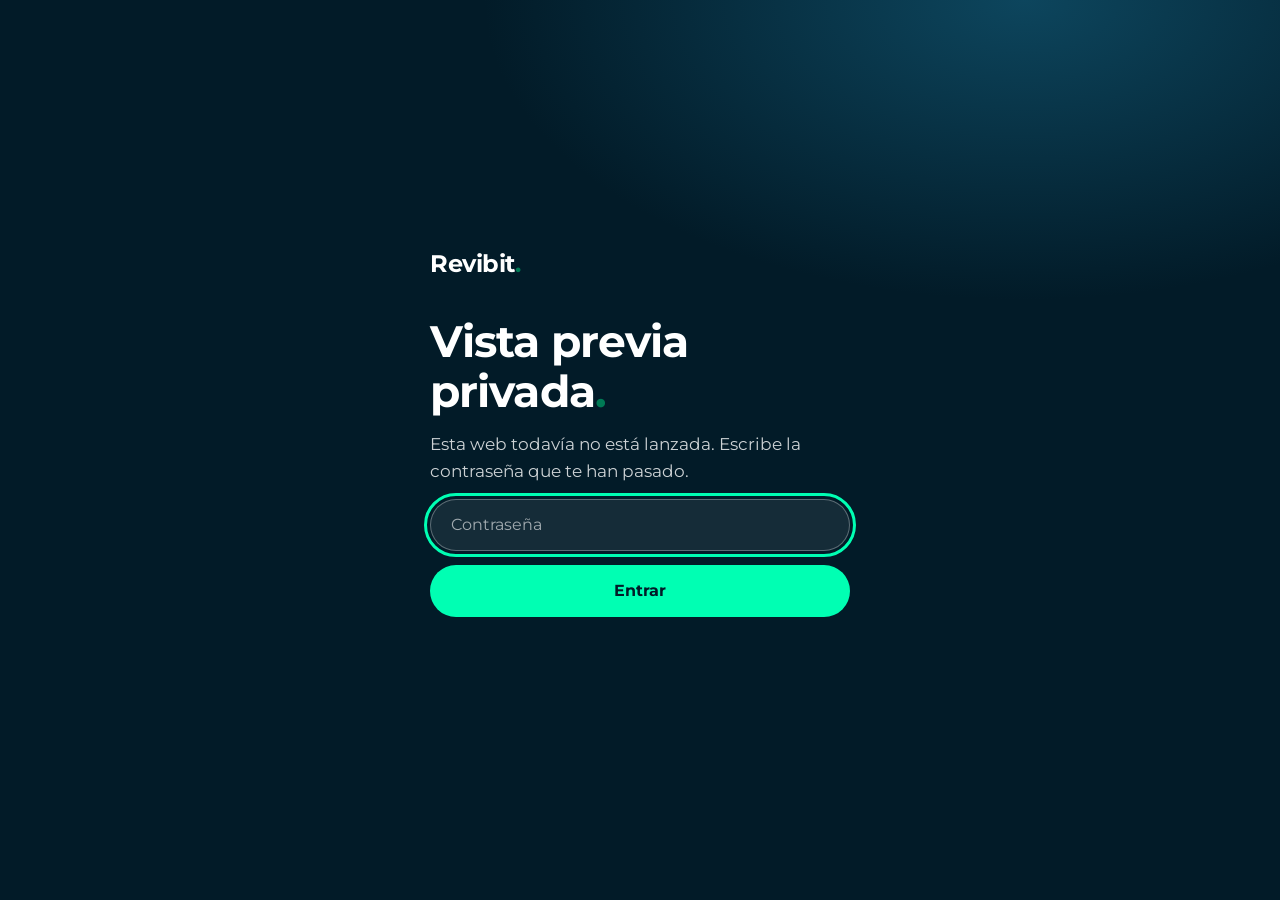
==== aviso-legal.html @ f68841f9 "Landing de Revibit (vista previa con contraseña) Web pública de Revibit, independiente de la app dem" ====
<!doctype html>
<html lang="es">
<head>
  <meta charset="utf-8">
  <meta name="viewport" content="width=device-width, initial-scale=1">
  <title>Aviso legal · Revibit</title>
  <meta name="robots" content="noindex">
  <link rel="icon" type="image/png" href="img/favicon.png">
  <link rel="stylesheet" href="styles.css">
  <script src="gate.js"></script>
</head>
<body>
  <header class="topbar"><div class="wrap topbar-in"><a class="logo" href="index.html">Revibit<span class="dot">.</span></a><nav class="nav"><a class="btn btn-neon btn-sm" href="index.html#lista">Apúntate</a></nav></div></header>
  <main class="legal"><div class="wrap narrow">
    <h1>Aviso legal</h1>
    <p class="todo">Borrador. Los datos entre corchetes los tiene que completar el titular, y el texto debe revisarlo el abogado. Cuando exista Revibit SL, el titular debería ser la sociedad.</p>

    <h2>1. Titular de la web</h2>
    <p>En cumplimiento de la Ley 34/2002 de servicios de la sociedad de la información (LSSI): [Nombre o razón social] · [NIF/CIF] · [Domicilio] · Correo: [correo de contacto] · [Datos registrales, si es una sociedad].</p>

    <h2>2. Qué es esta web</h2>
    <p>Esta web presenta el proyecto Revibit, que está en fase de preparación. <strong>No ofrece ningún producto de inversión</strong> ni recoge dinero. La información es divulgativa y no constituye una oferta ni una recomendación de inversión.</p>

    <h2>3. Uso de la web</h2>
    <p>Puedes navegar por ella con fines informativos. No está permitido usarla para actividades ilícitas ni para dañar su funcionamiento.</p>

    <h2>4. Propiedad intelectual</h2>
    <p>Los textos, el logotipo y el diseño son de [titular]. La tipografía Montserrat se usa bajo la licencia SIL Open Font License 1.1.</p>

    <h2>5. Responsabilidad</h2>
    <p>Intentamos que la información sea correcta y esté actualizada, pero puede cambiar mientras el proyecto se define.</p>

    <h2>6. Ley aplicable</h2>
    <p>Legislación española. [Juzgados competentes].</p>

    <p style="margin-top:40px"><a href="index.html">← Volver a la portada</a></p>
  </div></main>
</body>
</html>
---- styles.css ----
/* Revibit · landing. Colores y tipografía del Manual de Marca (08_Marca).
   El verde neón solo sobre fondos oscuros; sobre claro, verde texto #007A55 (5,4:1). */
@font-face { font-family: "Montserrat"; src: url("fonts/Montserrat-Regular.ttf") format("truetype"); font-weight: 400; font-display: swap; }
@font-face { font-family: "Montserrat"; src: url("fonts/Montserrat-Bold.ttf") format("truetype"); font-weight: 700; font-display: swap; }

:root {
  --navy: #021b28;
  --navy-2: #0a2836;
  --port: #0e4a63;
  --neon: #00ffb3;
  --green: #007a55;
  --white: #ffffff;
  --gray: #f2f2f2;
  --sand: #eadfcb;
  --terra: #c65d3b;
  --text: #021b28;
  --text-2: #3d5260;
  --border: #dce3e7;
  --radius: 20px;
  --shadow: 0 1px 2px rgba(2,27,40,.06), 0 10px 30px rgba(2,27,40,.08);
}

* { box-sizing: border-box; }
[hidden] { display: none !important; }
html { scroll-behavior: smooth; -webkit-text-size-adjust: 100%; }
body { margin: 0; background: var(--white); color: var(--text); font-family: "Montserrat", Arial, Helvetica, sans-serif; font-size: 17px; line-height: 1.6; -webkit-font-smoothing: antialiased; }
img, svg { display: block; max-width: 100%; }
a { color: var(--green); }
:focus-visible { outline: 3px solid var(--neon); outline-offset: 3px; border-radius: 6px; }
.skip { position: absolute; left: -9999px; top: 8px; background: var(--white); color: var(--navy); padding: 8px 14px; border-radius: 8px; z-index: 100; }
.skip:focus { left: 12px; }
.wrap { width: 100%; max-width: 1120px; margin: 0 auto; padding: 0 20px; }
.wrap.narrow { max-width: 760px; }
.dot { color: var(--green); }
.hero .dot, .quote .dot, .topbar .dot, .footer .dot { color: var(--neon); }
h1, h2, h3 { line-height: 1.15; letter-spacing: -0.02em; margin: 0; }
h2 { font-size: clamp(28px, 4.2vw, 42px); }
h3 { font-size: 20px; }
.sub { color: var(--text-2); font-size: 18px; margin: 12px 0 0; max-width: 640px; }
.muted { color: var(--text-2); margin: 6px 0 18px; }

/* Botones */
.btn { display: inline-flex; align-items: center; justify-content: center; gap: 8px; min-height: 52px; padding: 0 26px; border-radius: 999px; font: inherit; font-weight: 700; font-size: 16px; text-decoration: none; border: 0; cursor: pointer; transition: transform .1s ease, box-shadow .2s ease; }
.btn:active { transform: scale(.98); }
.btn-neon { background: var(--neon); color: var(--navy); }
.btn-neon:hover { box-shadow: 0 0 0 6px rgba(0,255,179,.18); }
.btn-ghost { background: transparent; color: var(--white); border: 1.5px solid rgba(255,255,255,.45); }
.btn-ghost:hover { border-color: var(--white); }
.btn-navy { background: var(--navy); color: var(--white); }
.btn-sm { min-height: 40px; padding: 0 18px; font-size: 14px; }
.btn-block { width: 100%; }

/* Cabecera */
.topbar { position: sticky; top: 0; z-index: 50; background: rgba(2,27,40,.92); backdrop-filter: blur(10px); -webkit-backdrop-filter: blur(10px); }
.topbar-in { display: flex; align-items: center; justify-content: space-between; height: 68px; }
.logo { font-weight: 700; font-size: 24px; letter-spacing: -0.02em; color: var(--white); text-decoration: none; }
.nav { display: flex; align-items: center; gap: 6px; }
.nav a:not(.btn) { color: rgba(255,255,255,.85); text-decoration: none; font-weight: 700; font-size: 15px; padding: 8px 12px; border-radius: 999px; }
.nav a:not(.btn):hover { color: var(--white); background: rgba(255,255,255,.08); }

/* Hero */
.hero { background: radial-gradient(1200px 600px at 85% 10%, rgba(14,74,99,.9), transparent 60%), var(--navy); color: var(--white); overflow: hidden; }
.hero-in { display: grid; grid-template-columns: 1.25fr .75fr; gap: 48px; align-items: center; padding-top: 88px; padding-bottom: 104px; }
.eyebrow { display: inline-block; margin: 0 0 18px; padding: 6px 14px; border-radius: 999px; background: rgba(255,255,255,.1); font-size: 14px; font-weight: 700; }
.hero h1 { font-size: clamp(40px, 6.4vw, 72px); }
.lead { font-size: clamp(18px, 2vw, 21px); color: rgba(255,255,255,.82); margin: 22px 0 32px; max-width: 620px; }
.ctas { display: flex; flex-wrap: wrap; gap: 12px; }
.status { display: flex; align-items: center; gap: 10px; margin: 28px 0 0; font-size: 15px; color: rgba(255,255,255,.75); }
.pulse { width: 10px; height: 10px; border-radius: 999px; background: var(--neon); box-shadow: 0 0 0 0 rgba(0,255,179,.6); animation: pulse 2s infinite; flex-shrink: 0; }
@keyframes pulse { 70% { box-shadow: 0 0 0 10px rgba(0,255,179,0); } 100% { box-shadow: 0 0 0 0 rgba(0,255,179,0); } }

/* Módulos: parcelas vacías (contorno) que vuelven a la vida (neón) */
.modules { display: grid; grid-template-columns: repeat(5, 1fr); gap: 12px; width: 100%; max-width: 360px; justify-self: end; }
.modules span { aspect-ratio: 1; border-radius: 22%; border: 1.5px solid rgba(255,255,255,.16); }
.modules span.on { background: var(--neon); border-color: var(--neon); animation: alive 6s ease-in-out infinite; }
.modules span.on:nth-child(3n) { animation-delay: 1.2s; }
.modules span.on:nth-child(4n) { animation-delay: 2.4s; }
.modules span.on:nth-child(5n) { animation-delay: 3.6s; }
@keyframes alive { 0%, 100% { opacity: 1; } 50% { opacity: .35; } }

/* Secciones */
.section { padding: 96px 0; }
.section.alt { background: var(--gray); }
.cards { display: grid; gap: 18px; margin-top: 36px; }
.cards.three { grid-template-columns: repeat(3, 1fr); }
.card { background: var(--white); border-radius: var(--radius); padding: 28px; box-shadow: var(--shadow); }
.card.flat { box-shadow: none; border: 1px solid var(--border); }
.card h3 { margin-bottom: 8px; }
.card p { margin: 0; color: var(--text-2); }
.ico { width: 52px; height: 52px; border-radius: 999px; background: var(--navy); display: grid; place-items: center; margin-bottom: 18px; }
.ico svg { width: 26px; height: 26px; fill: none; stroke: var(--neon); stroke-width: 2; stroke-linecap: round; stroke-linejoin: round; }

/* Escalera */
.stairs { list-style: none; padding: 0; margin: 40px 0 0; display: grid; grid-template-columns: repeat(4, 1fr); gap: 16px; align-items: end; }
.stairs li { background: var(--white); border-radius: var(--radius); padding: 24px; box-shadow: var(--shadow); position: relative; }
.stairs li:nth-child(1) { min-height: 220px; }
.stairs li:nth-child(2) { min-height: 260px; }
.stairs li:nth-child(3) { min-height: 300px; }
.stairs li:nth-child(4) { min-height: 340px; }
.stairs li.now { background: var(--navy); color: var(--white); }
.stairs li.now p { color: rgba(255,255,255,.8); }
.stairs .n { display: block; font-weight: 700; font-size: 34px; color: var(--green); margin-bottom: 10px; }
.stairs li.now .n { color: var(--neon); }
.stairs h3 { margin-bottom: 8px; }
.stairs p { margin: 0; color: var(--text-2); font-size: 16px; }
.badge { display: inline-block; font-size: 12px; font-weight: 700; background: var(--neon); color: var(--navy); padding: 4px 10px; border-radius: 999px; margin-bottom: 14px; }

/* Cita */
.quote { background: var(--navy); color: var(--white); padding: 96px 0; }
.quote blockquote { margin: 0; max-width: 900px; }
.quote blockquote p { font-size: clamp(28px, 4.2vw, 46px); font-weight: 700; line-height: 1.2; letter-spacing: -0.02em; margin: 0; }
.quote footer { margin-top: 20px; color: rgba(255,255,255,.8); font-size: 18px; }
.quote strong { color: var(--neon); }

/* Pestañas y formularios */
.tabs { display: inline-flex; gap: 4px; padding: 5px; margin: 32px 0 18px; background: var(--gray); border-radius: 999px; }
.tabs button { font: inherit; font-weight: 700; font-size: 15px; border: 0; background: transparent; color: var(--text-2); padding: 10px 20px; border-radius: 999px; cursor: pointer; }
.tabs button[aria-selected="true"] { background: var(--navy); color: var(--white); }
.form { display: flex; flex-direction: column; gap: 16px; }
.form h3 { font-size: 24px; }
.field { display: flex; flex-direction: column; gap: 6px; }
.field label { font-weight: 700; font-size: 15px; }
.field input, .field select, .field textarea { font: inherit; font-size: 16px; color: var(--text); background: var(--white); border: 1.5px solid var(--border); border-radius: 14px; padding: 12px 16px; min-height: 50px; }
.field input:focus, .field select:focus, .field textarea:focus { border-color: var(--green); outline: none; box-shadow: 0 0 0 3px rgba(0,122,85,.18); }
.field [aria-invalid="true"] { border-color: #b42318; }
.hint { font-size: 13px; color: var(--text-2); }
.req { color: #b42318; }
.check { display: flex; gap: 12px; align-items: flex-start; font-size: 15px; }
.check input { width: 22px; height: 22px; margin-top: 2px; flex-shrink: 0; accent-color: var(--green); }
.layer { font-size: 13px; color: var(--text-2); margin: 0; }
.msg { margin: 0; font-weight: 700; }
.msg.ok { color: var(--green); }
.msg.err { color: #b42318; }
.hp { position: absolute; left: -9999px; width: 1px; height: 1px; opacity: 0; }

/* FAQ */
.faq { margin-top: 32px; }
.faq details { background: var(--white); border-radius: 16px; padding: 18px 22px; box-shadow: var(--shadow); }
.faq details + details { margin-top: 12px; }
.faq summary { cursor: pointer; font-weight: 700; list-style: none; display: flex; justify-content: space-between; gap: 16px; }
.faq summary::-webkit-details-marker { display: none; }
.faq summary::after { content: "+"; font-size: 24px; line-height: 1; color: var(--green); }
.faq details[open] summary::after { content: "–"; }
.faq details p { margin: 12px 0 0; color: var(--text-2); }

/* Pie */
.footer { background: var(--navy); color: rgba(255,255,255,.8); padding: 56px 0 64px; font-size: 15px; }
.footer-in { display: grid; grid-template-columns: 1.4fr 1fr; gap: 40px; }
.disclaimer { max-width: 520px; margin: 14px 0 0; }
.footer-links { display: flex; flex-direction: column; gap: 10px; }
.footer a { color: var(--white); }

/* Páginas legales */
.legal { padding: 64px 0 96px; }
.legal h1 { font-size: clamp(32px, 5vw, 48px); margin-bottom: 24px; }
.legal h2 { font-size: 22px; margin: 36px 0 10px; }
.legal p, .legal li { color: var(--text-2); }
.legal .todo { background: #fff3dc; color: #8a3e22; border-radius: 12px; padding: 12px 16px; font-size: 15px; }

/* Responsive */
@media (max-width: 920px) {
  .hero-in { grid-template-columns: 1fr; padding-top: 56px; padding-bottom: 72px; }
  .modules { justify-self: start; max-width: 280px; }
  .cards.three, .stairs { grid-template-columns: 1fr 1fr; }
  .stairs li { min-height: 0 !important; }
}
@media (max-width: 640px) {
  body { font-size: 16px; }
  .nav a:not(.btn) { display: none; }
  .section, .quote { padding: 64px 0; }
  .cards.three, .stairs { grid-template-columns: 1fr; }
  .ctas .btn { width: 100%; }
  .modules { display: none; }
  .footer-in { grid-template-columns: 1fr; }
  .tabs { display: flex; }
  .tabs button { flex: 1; padding: 10px 8px; }
}
@media (prefers-reduced-motion: reduce) { *, *::before, *::after { animation: none !important; transition: none !important; scroll-behavior: auto !important; } }

/* Vista previa con contraseña (gate.js) */
.sr-only { position: absolute; width: 1px; height: 1px; overflow: hidden; clip: rect(0 0 0 0); white-space: nowrap; }
html.locked body > *:not(.gate) { display: none !important; }
.gate { position: fixed; inset: 0; z-index: 1000; display: grid; place-items: center; padding: 20px; background: radial-gradient(900px 500px at 80% 0%, rgba(14,74,99,.9), transparent 60%), var(--navy); color: var(--white); }
.gate-box { width: 100%; max-width: 420px; display: flex; flex-direction: column; gap: 14px; }
.gate-box h1 { font-size: clamp(32px, 7vw, 44px); margin-top: 18px; }
.gate-box p { margin: 0; color: rgba(255,255,255,.8); }
.gate-box input { font: inherit; font-size: 16px; min-height: 52px; border-radius: 999px; padding: 0 20px; border: 1px solid rgba(255,255,255,.3); background: rgba(255,255,255,.08); color: var(--white); }
.gate-box input::placeholder { color: rgba(255,255,255,.6); }
.gate-err { color: #ffb4a8 !important; min-height: 1.4em; font-weight: 700; }
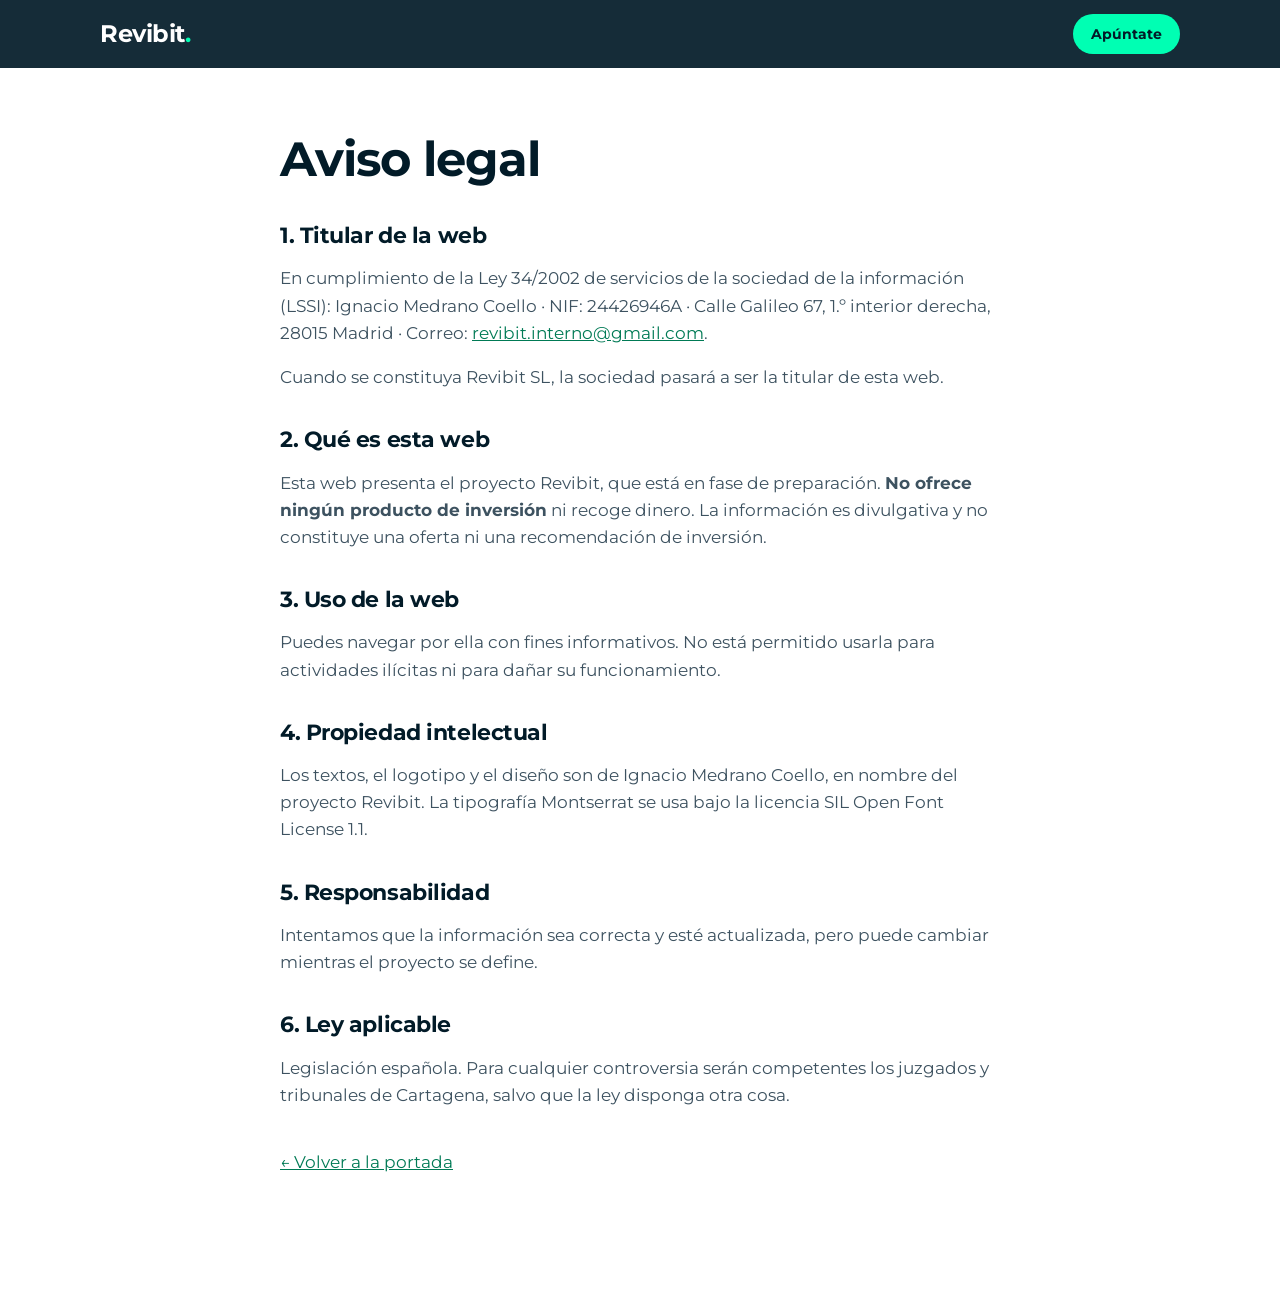
==== commit 27cdf915: "Landing lista para publicar: datos legales, consentimientos separados y sin contraseña - Titular, do" ====
--- a/aviso-legal.html
+++ b/aviso-legal.html
@@ -7,16 +7,14 @@
   <meta name="robots" content="noindex">
   <link rel="icon" type="image/png" href="img/favicon.png">
   <link rel="stylesheet" href="styles.css">
-  <script src="gate.js"></script>
 </head>
 <body>
   <header class="topbar"><div class="wrap topbar-in"><a class="logo" href="index.html">Revibit<span class="dot">.</span></a><nav class="nav"><a class="btn btn-neon btn-sm" href="index.html#lista">Apúntate</a></nav></div></header>
   <main class="legal"><div class="wrap narrow">
     <h1>Aviso legal</h1>
-    <p class="todo">Borrador. Los datos entre corchetes los tiene que completar el titular, y el texto debe revisarlo el abogado. Cuando exista Revibit SL, el titular debería ser la sociedad.</p>
-
     <h2>1. Titular de la web</h2>
-    <p>En cumplimiento de la Ley 34/2002 de servicios de la sociedad de la información (LSSI): [Nombre o razón social] · [NIF/CIF] · [Domicilio] · Correo: [correo de contacto] · [Datos registrales, si es una sociedad].</p>
+    <p>En cumplimiento de la Ley 34/2002 de servicios de la sociedad de la información (LSSI): Ignacio Medrano Coello · NIF: 24426946A · Calle Galileo 67, 1.º interior derecha, 28015 Madrid · Correo: <a href="mailto:revibit.interno@gmail.com">revibit.interno@gmail.com</a>.</p>
+    <p>Cuando se constituya Revibit SL, la sociedad pasará a ser la titular de esta web.</p>
 
     <h2>2. Qué es esta web</h2>
     <p>Esta web presenta el proyecto Revibit, que está en fase de preparación. <strong>No ofrece ningún producto de inversión</strong> ni recoge dinero. La información es divulgativa y no constituye una oferta ni una recomendación de inversión.</p>
@@ -25,13 +23,13 @@
     <p>Puedes navegar por ella con fines informativos. No está permitido usarla para actividades ilícitas ni para dañar su funcionamiento.</p>
 
     <h2>4. Propiedad intelectual</h2>
-    <p>Los textos, el logotipo y el diseño son de [titular]. La tipografía Montserrat se usa bajo la licencia SIL Open Font License 1.1.</p>
+    <p>Los textos, el logotipo y el diseño son de Ignacio Medrano Coello, en nombre del proyecto Revibit. La tipografía Montserrat se usa bajo la licencia SIL Open Font License 1.1.</p>
 
     <h2>5. Responsabilidad</h2>
     <p>Intentamos que la información sea correcta y esté actualizada, pero puede cambiar mientras el proyecto se define.</p>
 
     <h2>6. Ley aplicable</h2>
-    <p>Legislación española. [Juzgados competentes].</p>
+    <p>Legislación española. Para cualquier controversia serán competentes los juzgados y tribunales de Cartagena, salvo que la ley disponga otra cosa.</p>
 
     <p style="margin-top:40px"><a href="index.html">← Volver a la portada</a></p>
   </div></main>
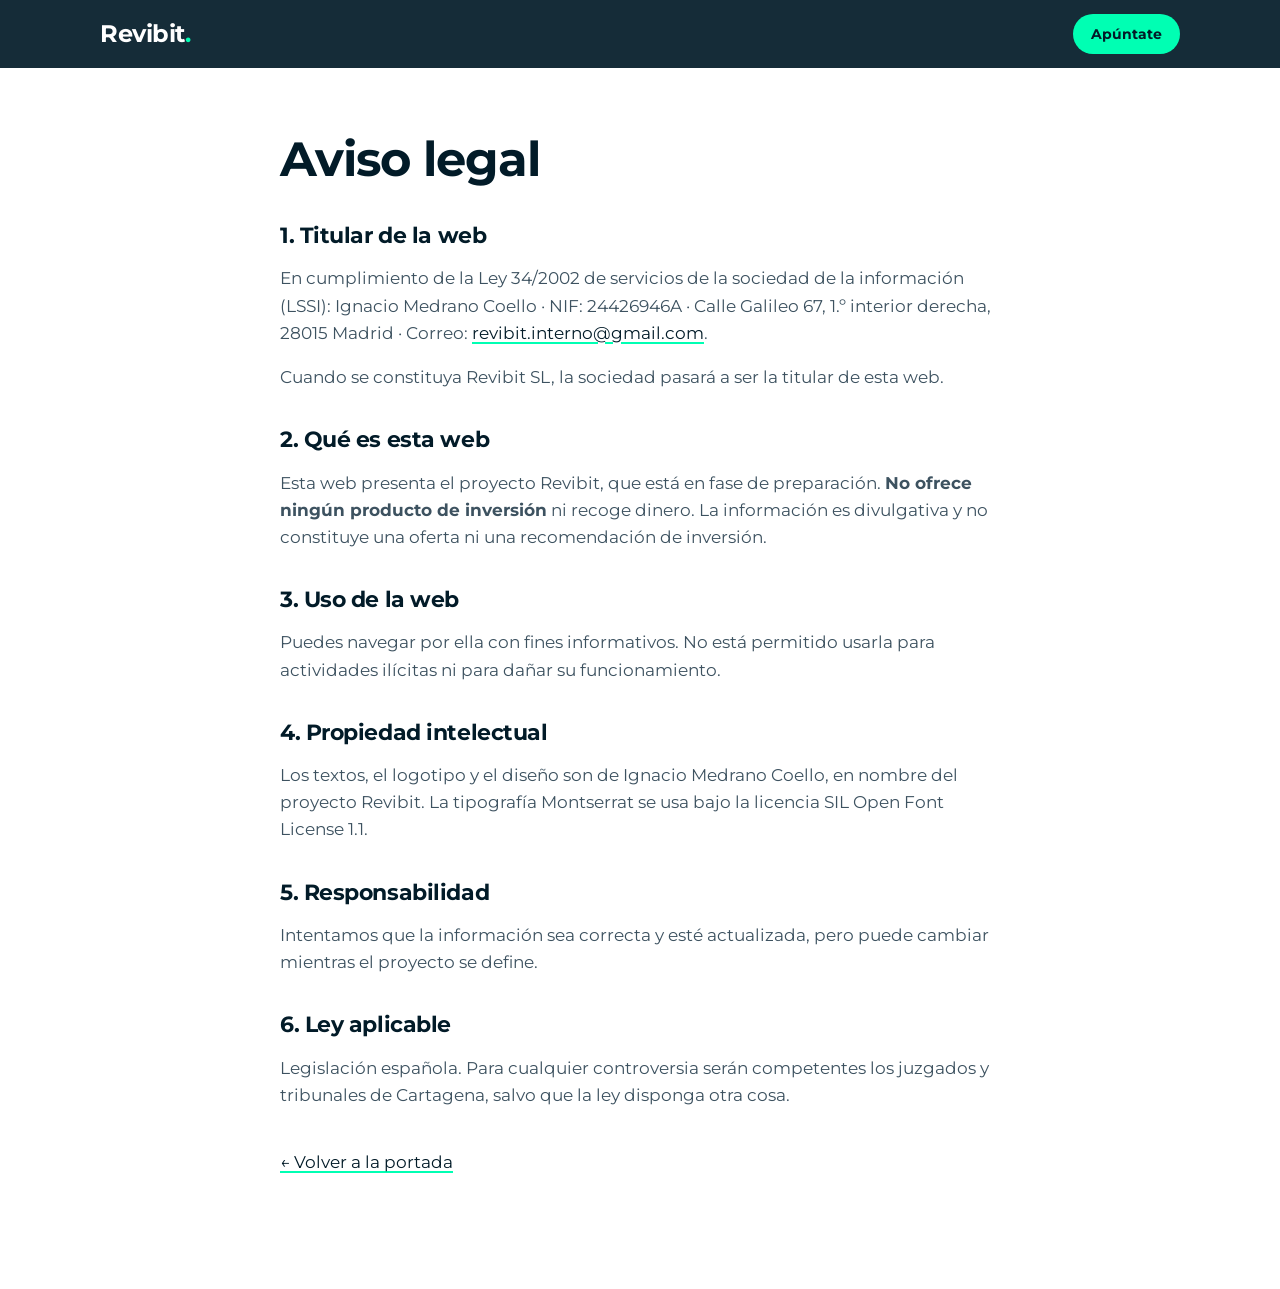
==== commit 38cd6f21: "Solo el verde neón corporativo: fuera el verde oscuro Números de la escalera, enlaces, «+» de las pr" ====
--- a/aviso-legal.html
+++ b/aviso-legal.html
@@ -6,7 +6,7 @@
   <title>Aviso legal · Revibit</title>
   <meta name="robots" content="noindex">
   <link rel="icon" type="image/png" href="img/favicon.png">
-  <link rel="stylesheet" href="styles.css">
+  <link rel="stylesheet" href="styles.css?v=4">
 </head>
 <body>
   <header class="topbar"><div class="wrap topbar-in"><a class="logo" href="index.html">Revibit<span class="dot">.</span></a><nav class="nav"><a class="btn btn-neon btn-sm" href="index.html#lista">Apúntate</a></nav></div></header>
--- a/styles.css
+++ b/styles.css
@@ -1,5 +1,5 @@
 /* Revibit · landing. Colores y tipografía del Manual de Marca (08_Marca).
-   El verde neón solo sobre fondos oscuros; sobre claro, verde texto #007A55 (5,4:1). */
+   Único verde: el neón corporativo #00FFB3. Sobre fondo claro se usa como fondo (con texto azul), nunca como texto. */
 @font-face { font-family: "Montserrat"; src: url("fonts/Montserrat-Regular.ttf") format("truetype"); font-weight: 400; font-display: swap; }
 @font-face { font-family: "Montserrat"; src: url("fonts/Montserrat-Bold.ttf") format("truetype"); font-weight: 700; font-display: swap; }
 
@@ -8,7 +8,6 @@
   --navy-2: #0a2836;
   --port: #0e4a63;
   --neon: #00ffb3;
-  --green: #007a55;
   --white: #ffffff;
   --gray: #f2f2f2;
   --sand: #eadfcb;
@@ -25,14 +24,13 @@
 html { scroll-behavior: smooth; -webkit-text-size-adjust: 100%; }
 body { margin: 0; background: var(--white); color: var(--text); font-family: "Montserrat", Arial, Helvetica, sans-serif; font-size: 17px; line-height: 1.6; -webkit-font-smoothing: antialiased; }
 img, svg { display: block; max-width: 100%; }
-a { color: var(--green); }
+a { color: var(--navy); text-decoration-color: var(--neon); text-decoration-thickness: 2px; text-underline-offset: 3px; }
 :focus-visible { outline: 3px solid var(--neon); outline-offset: 3px; border-radius: 6px; }
 .skip { position: absolute; left: -9999px; top: 8px; background: var(--white); color: var(--navy); padding: 8px 14px; border-radius: 8px; z-index: 100; }
 .skip:focus { left: 12px; }
 .wrap { width: 100%; max-width: 1120px; margin: 0 auto; padding: 0 20px; }
 .wrap.narrow { max-width: 760px; }
-.dot { color: var(--green); }
-.hero .dot, .quote .dot, .topbar .dot, .footer .dot { color: var(--neon); }
+.dot { color: var(--neon); } /* el punto de la marca, siempre en verde neón (decorativo) */
 h1, h2, h3 { line-height: 1.15; letter-spacing: -0.02em; margin: 0; }
 h2 { font-size: clamp(28px, 4.2vw, 42px); }
 h3 { font-size: 20px; }
@@ -99,8 +97,7 @@
 .stairs li:nth-child(4) { min-height: 340px; }
 .stairs li.now { background: var(--navy); color: var(--white); }
 .stairs li.now p { color: rgba(255,255,255,.8); }
-.stairs .n { display: block; font-weight: 700; font-size: 34px; color: var(--green); margin-bottom: 10px; }
-.stairs li.now .n { color: var(--neon); }
+.stairs .n { display: inline-block; font-weight: 700; font-size: 28px; line-height: 1; color: var(--navy); background: var(--neon); padding: 8px 12px; border-radius: 12px; margin-bottom: 14px; }
 .stairs h3 { margin-bottom: 8px; }
 .stairs p { margin: 0; color: var(--text-2); font-size: 16px; }
 .badge { display: inline-block; font-size: 12px; font-weight: 700; background: var(--neon); color: var(--navy); padding: 4px 10px; border-radius: 999px; margin-bottom: 14px; }
@@ -121,15 +118,15 @@
 .field { display: flex; flex-direction: column; gap: 6px; }
 .field label { font-weight: 700; font-size: 15px; }
 .field input, .field select, .field textarea { font: inherit; font-size: 16px; color: var(--text); background: var(--white); border: 1.5px solid var(--border); border-radius: 14px; padding: 12px 16px; min-height: 50px; }
-.field input:focus, .field select:focus, .field textarea:focus { border-color: var(--green); outline: none; box-shadow: 0 0 0 3px rgba(0,122,85,.18); }
+.field input:focus, .field select:focus, .field textarea:focus { border-color: var(--navy); outline: none; box-shadow: 0 0 0 3px rgba(0,255,179,.45); }
 .field [aria-invalid="true"] { border-color: #b42318; }
 .hint { font-size: 13px; color: var(--text-2); }
 .req { color: #b42318; }
 .check { display: flex; gap: 12px; align-items: flex-start; font-size: 15px; }
-.check input { width: 22px; height: 22px; margin-top: 2px; flex-shrink: 0; accent-color: var(--green); }
+.check input { width: 22px; height: 22px; margin-top: 2px; flex-shrink: 0; accent-color: var(--navy); }
 .layer { font-size: 13px; color: var(--text-2); margin: 0; }
 .msg { margin: 0; font-weight: 700; }
-.msg.ok { color: var(--green); }
+.msg.ok { color: var(--navy); background: var(--neon); padding: 10px 14px; border-radius: 12px; }
 .msg.err { color: #b42318; }
 .hp { position: absolute; left: -9999px; width: 1px; height: 1px; opacity: 0; }
 
@@ -139,7 +136,7 @@
 .faq details + details { margin-top: 12px; }
 .faq summary { cursor: pointer; font-weight: 700; list-style: none; display: flex; justify-content: space-between; gap: 16px; }
 .faq summary::-webkit-details-marker { display: none; }
-.faq summary::after { content: "+"; font-size: 24px; line-height: 1; color: var(--green); }
+.faq summary::after { content: "+"; flex-shrink: 0; width: 28px; height: 28px; border-radius: 999px; display: grid; place-items: center; font-size: 20px; line-height: 1; color: var(--navy); background: var(--neon); }
 .faq details[open] summary::after { content: "–"; }
 .faq details p { margin: 12px 0 0; color: var(--text-2); }
 
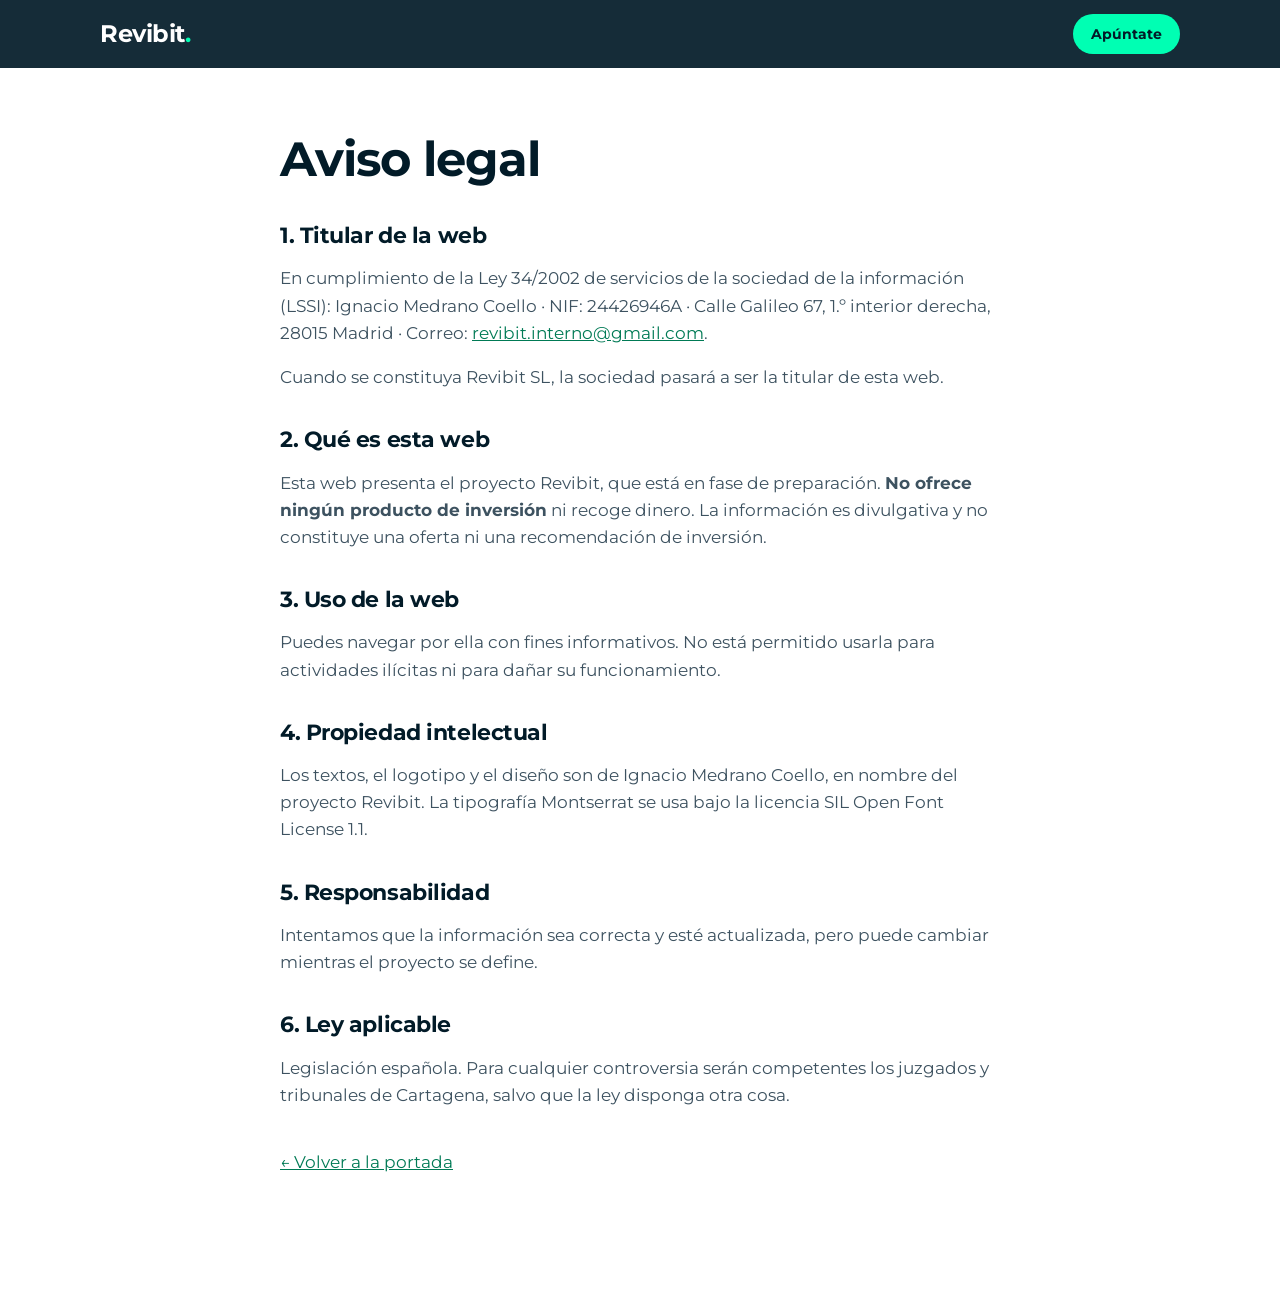
==== commit 71cdd609: "Vuelta a los colores originales de la landing Co-Authored-By: Claude Opus 5.5 <noreply@anthropic.com" ====
--- a/aviso-legal.html
+++ b/aviso-legal.html
@@ -6,7 +6,7 @@
   <title>Aviso legal · Revibit</title>
   <meta name="robots" content="noindex">
   <link rel="icon" type="image/png" href="img/favicon.png">
-  <link rel="stylesheet" href="styles.css?v=4">
+  <link rel="stylesheet" href="styles.css?v=5">
 </head>
 <body>
   <header class="topbar"><div class="wrap topbar-in"><a class="logo" href="index.html">Revibit<span class="dot">.</span></a><nav class="nav"><a class="btn btn-neon btn-sm" href="index.html#lista">Apúntate</a></nav></div></header>
--- a/styles.css
+++ b/styles.css
@@ -1,5 +1,5 @@
 /* Revibit · landing. Colores y tipografía del Manual de Marca (08_Marca).
-   Único verde: el neón corporativo #00FFB3. Sobre fondo claro se usa como fondo (con texto azul), nunca como texto. */
+   El verde neón solo sobre fondos oscuros; sobre claro, verde texto #007A55 (5,4:1). */
 @font-face { font-family: "Montserrat"; src: url("fonts/Montserrat-Regular.ttf") format("truetype"); font-weight: 400; font-display: swap; }
 @font-face { font-family: "Montserrat"; src: url("fonts/Montserrat-Bold.ttf") format("truetype"); font-weight: 700; font-display: swap; }
 
@@ -8,6 +8,7 @@
   --navy-2: #0a2836;
   --port: #0e4a63;
   --neon: #00ffb3;
+  --green: #007a55;
   --white: #ffffff;
   --gray: #f2f2f2;
   --sand: #eadfcb;
@@ -24,13 +25,14 @@
 html { scroll-behavior: smooth; -webkit-text-size-adjust: 100%; }
 body { margin: 0; background: var(--white); color: var(--text); font-family: "Montserrat", Arial, Helvetica, sans-serif; font-size: 17px; line-height: 1.6; -webkit-font-smoothing: antialiased; }
 img, svg { display: block; max-width: 100%; }
-a { color: var(--navy); text-decoration-color: var(--neon); text-decoration-thickness: 2px; text-underline-offset: 3px; }
+a { color: var(--green); }
 :focus-visible { outline: 3px solid var(--neon); outline-offset: 3px; border-radius: 6px; }
 .skip { position: absolute; left: -9999px; top: 8px; background: var(--white); color: var(--navy); padding: 8px 14px; border-radius: 8px; z-index: 100; }
 .skip:focus { left: 12px; }
 .wrap { width: 100%; max-width: 1120px; margin: 0 auto; padding: 0 20px; }
 .wrap.narrow { max-width: 760px; }
-.dot { color: var(--neon); } /* el punto de la marca, siempre en verde neón (decorativo) */
+.dot { color: var(--green); }
+.hero .dot, .quote .dot, .topbar .dot, .footer .dot { color: var(--neon); }
 h1, h2, h3 { line-height: 1.15; letter-spacing: -0.02em; margin: 0; }
 h2 { font-size: clamp(28px, 4.2vw, 42px); }
 h3 { font-size: 20px; }
@@ -97,7 +99,8 @@
 .stairs li:nth-child(4) { min-height: 340px; }
 .stairs li.now { background: var(--navy); color: var(--white); }
 .stairs li.now p { color: rgba(255,255,255,.8); }
-.stairs .n { display: inline-block; font-weight: 700; font-size: 28px; line-height: 1; color: var(--navy); background: var(--neon); padding: 8px 12px; border-radius: 12px; margin-bottom: 14px; }
+.stairs .n { display: block; font-weight: 700; font-size: 34px; color: var(--green); margin-bottom: 10px; }
+.stairs li.now .n { color: var(--neon); }
 .stairs h3 { margin-bottom: 8px; }
 .stairs p { margin: 0; color: var(--text-2); font-size: 16px; }
 .badge { display: inline-block; font-size: 12px; font-weight: 700; background: var(--neon); color: var(--navy); padding: 4px 10px; border-radius: 999px; margin-bottom: 14px; }
@@ -118,15 +121,15 @@
 .field { display: flex; flex-direction: column; gap: 6px; }
 .field label { font-weight: 700; font-size: 15px; }
 .field input, .field select, .field textarea { font: inherit; font-size: 16px; color: var(--text); background: var(--white); border: 1.5px solid var(--border); border-radius: 14px; padding: 12px 16px; min-height: 50px; }
-.field input:focus, .field select:focus, .field textarea:focus { border-color: var(--navy); outline: none; box-shadow: 0 0 0 3px rgba(0,255,179,.45); }
+.field input:focus, .field select:focus, .field textarea:focus { border-color: var(--green); outline: none; box-shadow: 0 0 0 3px rgba(0,122,85,.18); }
 .field [aria-invalid="true"] { border-color: #b42318; }
 .hint { font-size: 13px; color: var(--text-2); }
 .req { color: #b42318; }
 .check { display: flex; gap: 12px; align-items: flex-start; font-size: 15px; }
-.check input { width: 22px; height: 22px; margin-top: 2px; flex-shrink: 0; accent-color: var(--navy); }
+.check input { width: 22px; height: 22px; margin-top: 2px; flex-shrink: 0; accent-color: var(--green); }
 .layer { font-size: 13px; color: var(--text-2); margin: 0; }
 .msg { margin: 0; font-weight: 700; }
-.msg.ok { color: var(--navy); background: var(--neon); padding: 10px 14px; border-radius: 12px; }
+.msg.ok { color: var(--green); }
 .msg.err { color: #b42318; }
 .hp { position: absolute; left: -9999px; width: 1px; height: 1px; opacity: 0; }
 
@@ -136,7 +139,7 @@
 .faq details + details { margin-top: 12px; }
 .faq summary { cursor: pointer; font-weight: 700; list-style: none; display: flex; justify-content: space-between; gap: 16px; }
 .faq summary::-webkit-details-marker { display: none; }
-.faq summary::after { content: "+"; flex-shrink: 0; width: 28px; height: 28px; border-radius: 999px; display: grid; place-items: center; font-size: 20px; line-height: 1; color: var(--navy); background: var(--neon); }
+.faq summary::after { content: "+"; font-size: 24px; line-height: 1; color: var(--green); }
 .faq details[open] summary::after { content: "–"; }
 .faq details p { margin: 12px 0 0; color: var(--text-2); }
 
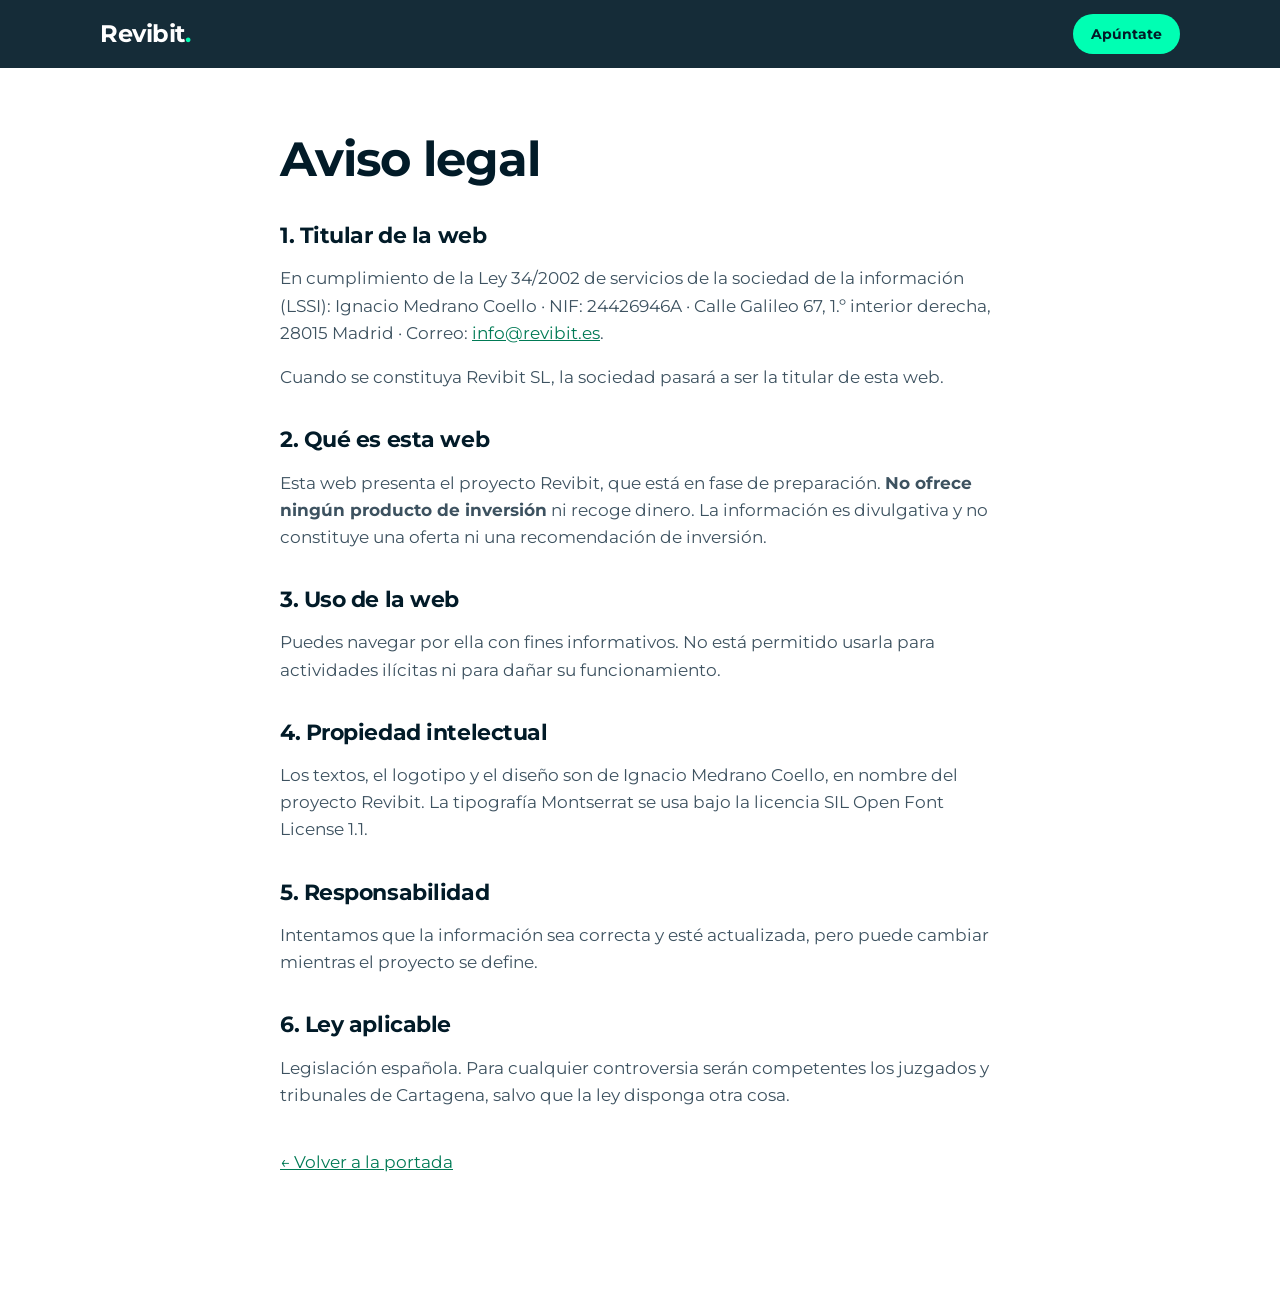
==== commit 3026cfc3: "Correo de contacto: info@revibit.es Co-Authored-By: Claude Opus 5.5 <noreply@anthropic.com>" ====
--- a/aviso-legal.html
+++ b/aviso-legal.html
@@ -13,7 +13,7 @@
   <main class="legal"><div class="wrap narrow">
     <h1>Aviso legal</h1>
     <h2>1. Titular de la web</h2>
-    <p>En cumplimiento de la Ley 34/2002 de servicios de la sociedad de la información (LSSI): Ignacio Medrano Coello · NIF: 24426946A · Calle Galileo 67, 1.º interior derecha, 28015 Madrid · Correo: <a href="mailto:revibit.interno@gmail.com">revibit.interno@gmail.com</a>.</p>
+    <p>En cumplimiento de la Ley 34/2002 de servicios de la sociedad de la información (LSSI): Ignacio Medrano Coello · NIF: 24426946A · Calle Galileo 67, 1.º interior derecha, 28015 Madrid · Correo: <a href="mailto:info@revibit.es">info@revibit.es</a>.</p>
     <p>Cuando se constituya Revibit SL, la sociedad pasará a ser la titular de esta web.</p>
 
     <h2>2. Qué es esta web</h2>
